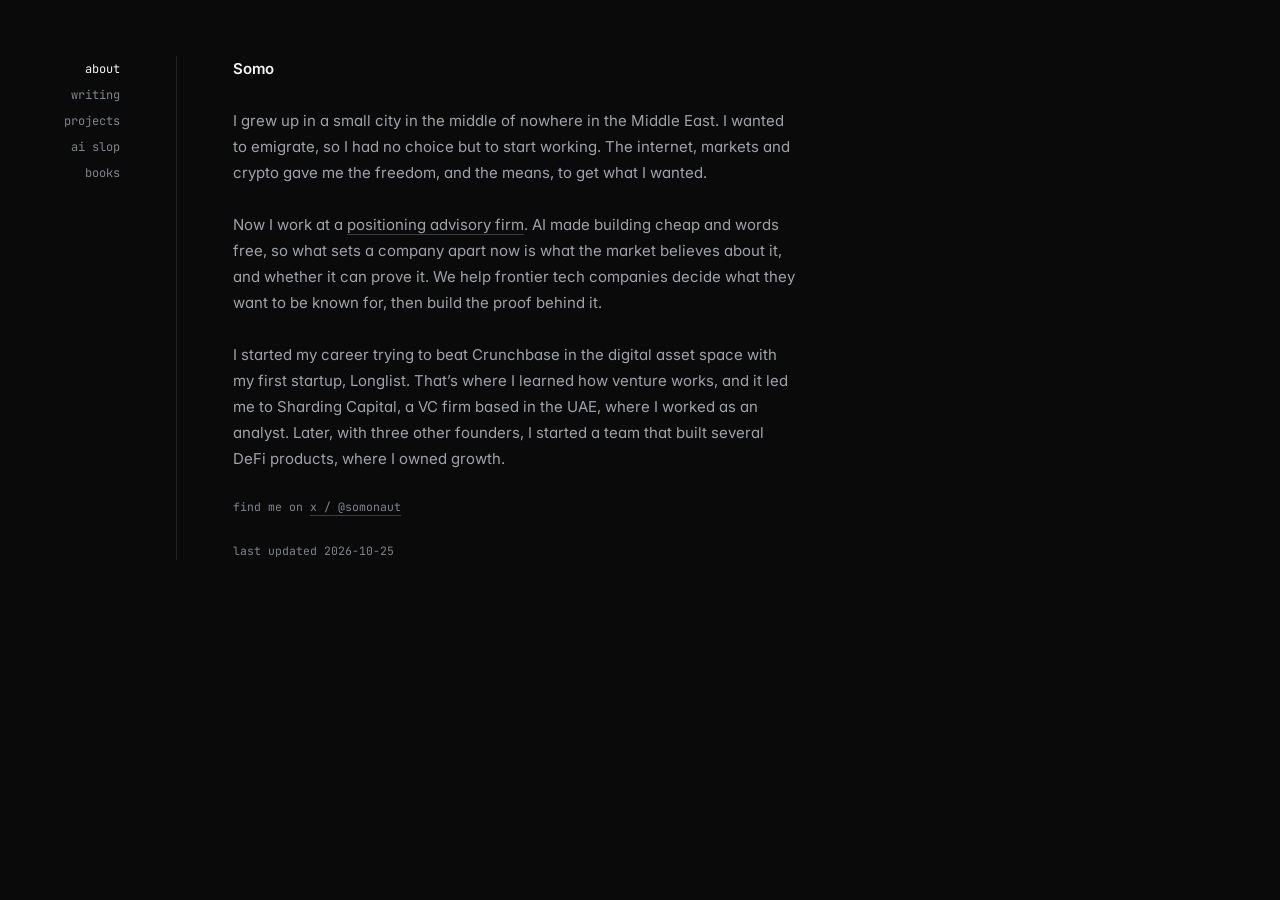
==== index.html @ edd73624 "Launch somonaut.com" ====
<!doctype html>
<html lang="en">
<head>
<meta charset="utf-8">
<meta name="viewport" content="width=device-width,initial-scale=1">
<title>Somo</title>
<meta name="description" content="Somo. Writing, projects, and things I think are well made.">
<meta name="theme-color" content="#0A0A0B">
<meta name="color-scheme" content="dark">
<meta property="og:title" content="Somo">
<meta property="og:description" content="Somo. Writing, projects, and things I think are well made.">
<meta property="og:image" content="/og.png">
<meta name="twitter:card" content="summary_large_image">
<link rel="icon" href="/favicon.svg" type="image/svg+xml">
<link rel="preconnect" href="https://fonts.googleapis.com">
<link rel="preconnect" href="https://fonts.gstatic.com" crossorigin>
<link rel="stylesheet" href="https://fonts.googleapis.com/css2?family=Inter:wght@400;600&family=JetBrains+Mono&display=swap">
<link rel="stylesheet" href="/style.css">
</head>
<body>

<div class="wrap">
<nav aria-label="Main">
<a href="/" aria-current="page">about</a>
<a href="/writing/">writing</a>
<a href="/projects/">projects</a>
<a href="/ai-slop/">ai slop</a>
<a href="/books/">books</a>
</nav>
<main>
<div class="head">
<h1>Somo</h1>
</div>
<p>I grew up in a small city in the middle of nowhere in the Middle East. I wanted to emigrate, so I had no choice but to start working. The internet, markets and crypto gave me the freedom, and the means, to get what I wanted.</p>
<p>Now I work at a <a href="#">positioning advisory firm</a>. AI made building cheap and words free, so what sets a company apart now is what the market believes about it, and whether it can prove it. We help frontier tech companies decide what they want to be known for, then build the proof behind it.</p>
<p>I started my career trying to beat Crunchbase in the digital asset space with my first startup, Longlist. That’s where I learned how venture works, and it led me to Sharding Capital, a VC firm based in the UAE, where I worked as an analyst. Later, with three other founders, I started a team that built several DeFi products, where I owned growth.</p>
<p class="mono meta">find me on <a href="https://x.com/somonaut">x / @somonaut</a></p>
<p class="mono meta">last updated 2026‑10‑25</p>
</main>
</div>
<script defer src="/_vercel/insights/script.js"></script>
</body>
</html>
---- style.css ----
:root{--bg:#0A0A0B;--text:#9EA3AA;--strong:#F2F3F4;--muted:#7E848C;--rule:#222428;--faint:#1A1C1F;--accent:#8FB89A;--underline:#3A3D42}
*{box-sizing:border-box}
html{background:var(--bg)}
body{margin:0;padding:56px;background:var(--bg);color:var(--text);font:15px/26px Inter,system-ui,-apple-system,sans-serif;-webkit-font-smoothing:antialiased;font-feature-settings:"ss01","cv11"}
::selection{background:rgba(143,184,154,.28);color:#fff}
a{color:inherit;text-decoration-color:var(--underline);text-decoration-thickness:1px;text-underline-offset:4px;transition:text-decoration-thickness .15s ease,text-decoration-color .15s ease,color .15s ease}
a:hover{text-decoration-thickness:2px;text-decoration-color:var(--accent)}
.mono{font-family:"JetBrains Mono",ui-monospace,SFMono-Regular,monospace;font-size:11.5px;line-height:18px}
.wrap{display:flex;align-items:flex-start}
nav{flex:0 0 64px;display:flex;flex-direction:column;align-items:flex-end;font-family:"JetBrains Mono",ui-monospace,monospace;font-size:12px;line-height:26px}
nav a{text-decoration:none;color:var(--muted)}
nav a:hover,nav a[aria-current=page]{color:var(--strong)}
main{flex:0 1 620px;min-width:0;margin-left:56px;padding-left:56px;border-left:1px solid var(--rule);display:flex;flex-direction:column;gap:26px;animation:in .45s ease both}
main.wide{flex-basis:900px}
@keyframes in{from{opacity:0;transform:translateY(6px)}}
h1{margin:0;font-size:15px;line-height:26px;font-weight:600;color:var(--strong)}
p{margin:0}
.head{display:flex;flex-direction:column;gap:4px}
.meta{color:var(--muted)}
.dot{color:var(--accent)}
.strong{color:var(--strong)}
.list{display:flex;flex-direction:column}
.item{display:grid;grid-template-columns:88px minmax(0,1fr);column-gap:20px;padding:12px 0;border-top:1px solid var(--faint)}
.item:last-child{border-bottom:1px solid var(--faint)}
.item .k{color:var(--accent)}
.item.post{grid-template-columns:72px minmax(0,1fr)}
.item.post .k{color:var(--muted)}
.row{display:grid;grid-template-columns:minmax(0,560px) 220px;column-gap:48px;align-items:start}
.side{color:var(--muted)}
.side b{font-weight:400;color:var(--accent)}
.bar{position:fixed;top:0;left:0;right:0;height:1px;background:var(--accent);transform-origin:0 50%;transform:scaleX(0);animation:grow linear both;animation-timeline:scroll(root)}
@keyframes grow{to{transform:scaleX(1)}}
@supports not (animation-timeline:scroll()){.bar{display:none}}
@media (prefers-reduced-motion:reduce){main{animation:none}.bar{display:none}a{transition:none}}
@media (max-width:900px){.row{grid-template-columns:minmax(0,1fr)}.side{margin-top:6px;padding-left:12px;border-left:1px solid var(--rule)}}
@media (max-width:640px){body{padding:24px}.wrap{flex-direction:column}nav{flex:none;width:100%;flex-direction:row;justify-content:flex-end;gap:12px;padding-bottom:18px;border-bottom:1px solid var(--rule);margin-bottom:20px}main{margin-left:0;padding-left:0;border-left:0}.item{grid-template-columns:minmax(0,1fr)}}
.art h2{margin:14px 0 0;font-size:15px;line-height:26px;font-weight:600;color:var(--strong)}
.art h2 .n{font-family:"JetBrains Mono",ui-monospace,monospace;font-size:12px;font-weight:400;color:var(--accent);margin-right:10px}
.art .pull{font-family:"JetBrains Mono",ui-monospace,monospace;font-size:12.5px;line-height:20px;color:var(--strong);letter-spacing:.02em}
.art ul.src{margin:0;padding:0;list-style:none;display:flex;flex-direction:column;gap:2px;color:var(--muted)}
.fig{margin:6px 0;padding:22px;border:1px solid var(--rule);border-radius:4px;background:#0D0D0F;display:flex;flex-direction:column;gap:14px}
.fig figcaption{font-family:"JetBrains Mono",ui-monospace,monospace;font-size:11.5px;line-height:18px;color:var(--muted)}
.fig svg{display:block;width:100%;height:auto;overflow:visible}
.fig text{font-family:"JetBrains Mono",ui-monospace,monospace;font-size:11px;fill:#7E848C}
/* terminal */
.term{font-family:"JetBrains Mono",ui-monospace,monospace;font-size:14px;line-height:24px;color:var(--text)}
.term .ln{display:block;white-space:nowrap;overflow:hidden}
.term .typed{display:inline-block;overflow:hidden;vertical-align:bottom;width:0;white-space:nowrap;color:var(--strong)}
.in .term .typed{animation:type 1.6s steps(24,end) .4s forwards}
.term .cur{display:inline-block;width:8px;height:16px;background:var(--accent);vertical-align:-2px;margin-left:2px;animation:blink 1s steps(1) infinite}
.term .out{opacity:0;color:var(--accent)}
.in .term .out{animation:fade .4s ease 2.2s forwards}
.term .out2{opacity:0}
.in .term .out2{animation:fade .4s ease 2.7s forwards}
@keyframes type{to{width:24ch}}
@keyframes blink{50%{opacity:0}}
@keyframes fade{to{opacity:1}}
/* drawn lines */
.draw{stroke-dasharray:1000;stroke-dashoffset:1000}
.in .draw{animation:draw 2.2s ease forwards}
.in .draw.d2{animation-delay:.6s}
@keyframes draw{to{stroke-dashoffset:0}}
.pop{opacity:0}
.in .pop{animation:fade .4s ease forwards}
/* chips */
.chips{display:flex;flex-wrap:wrap;gap:8px}
.chip{font-family:"JetBrains Mono",ui-monospace,monospace;font-size:12px;padding:4px 10px;border:1px solid var(--rule);border-radius:999px;color:var(--muted)}
.in .chip{animation:lit 6s ease infinite}
.in .chip:nth-child(2){animation-delay:1s}.in .chip:nth-child(3){animation-delay:2s}.in .chip:nth-child(4){animation-delay:3s}.in .chip:nth-child(5){animation-delay:4s}.in .chip:nth-child(6){animation-delay:5s}
@keyframes lit{0%,14%{color:var(--strong);border-color:var(--accent);background:rgba(143,184,154,.1)}20%,100%{color:var(--muted);border-color:var(--rule);background:transparent}}
/* bars */
.bars{display:flex;flex-direction:column;gap:10px}
.bar-row{display:grid;grid-template-columns:120px minmax(0,1fr);gap:12px;align-items:center;font-family:"JetBrains Mono",ui-monospace,monospace;font-size:11.5px;color:var(--muted)}
.bar-track{height:8px;background:var(--faint);border-radius:4px;overflow:hidden}
.bar-fill{height:100%;width:0;border-radius:4px;background:var(--muted)}
.bar-fill.acc{background:var(--accent)}
.in .bar-fill{animation:fill 1.4s cubic-bezier(.2,.7,.2,1) forwards}
@keyframes fill{to{width:var(--w)}}
/* zone */
.zone{position:relative;display:grid;grid-template-columns:1fr 1.2fr 1fr;height:56px;border-radius:4px;overflow:hidden;font-family:"JetBrains Mono",ui-monospace,monospace;font-size:11px}
.zone span{display:flex;align-items:flex-end;justify-content:center;padding-bottom:8px;color:var(--muted);background:var(--faint)}
.zone span.mid{background:rgba(143,184,154,.12);color:var(--accent)}
.zone i{position:absolute;top:14px;left:50%;width:10px;height:10px;margin-left:-5px;border-radius:50%;background:var(--strong)}
.in .zone i{animation:wander 4s ease-in-out infinite}
@keyframes wander{0%,100%{transform:translateX(-60px)}50%{transform:translateX(60px)}}
/* ladder */
.ladder{display:grid;grid-template-columns:repeat(4,minmax(0,1fr));gap:8px;align-items:end;height:150px}
.step{border:1px solid var(--rule);border-radius:4px 4px 0 0;padding:8px;display:flex;flex-direction:column;justify-content:flex-end;gap:2px;font-family:"JetBrains Mono",ui-monospace,monospace;font-size:11px;color:var(--muted);background:var(--faint)}
.step b{font-weight:400;color:var(--strong)}
.step:nth-child(1){height:30%}.step:nth-child(2){height:52%}.step:nth-child(3){height:76%}.step:nth-child(4){height:100%}
.in .step{animation:lit2 8s ease infinite}
.in .step:nth-child(2){animation-delay:2s}.in .step:nth-child(3){animation-delay:4s}.in .step:nth-child(4){animation-delay:6s}
@keyframes lit2{0%,22%{border-color:var(--accent);background:rgba(143,184,154,.12)}26%,100%{border-color:var(--rule);background:var(--faint)}}
@media (prefers-reduced-motion:reduce){.draw{stroke-dashoffset:0}.pop,.term .out,.term .out2{opacity:1}.term .typed{width:24ch}.bar-fill{width:var(--w)}.in .draw,.in .pop,.in .chip,.in .bar-fill,.in .zone i,.in .step,.in .term .typed,.term .cur{animation:none}}
@media (max-width:640px){.ladder{height:200px}.bar-row{grid-template-columns:90px minmax(0,1fr)}}
.art p,.art li{overflow-wrap:anywhere}
.term .ln.out2{white-space:normal}
@media (max-width:640px){.term{font-size:12.5px}}
/* rings */
.rings{display:flex;align-items:center;gap:28px;flex-wrap:wrap}
.rings svg{width:200px;flex:none}
.rings ul{margin:0;padding:0;list-style:none;display:flex;flex-direction:column;gap:6px;font-family:"JetBrains Mono",ui-monospace,monospace;font-size:11.5px;color:var(--muted)}
.rings b{font-weight:400;color:var(--strong)}
.ring{transform-origin:100px 100px;transform:scale(.6);opacity:0}
.in .ring{animation:ringin .8s cubic-bezier(.2,.7,.2,1) forwards}
.in .ring.r2{animation-delay:.25s}.in .ring.r3{animation-delay:.5s}
@keyframes ringin{to{transform:scale(1);opacity:1}}
@media (prefers-reduced-motion:reduce){.ring{transform:none;opacity:1}.in .ring{animation:none}}
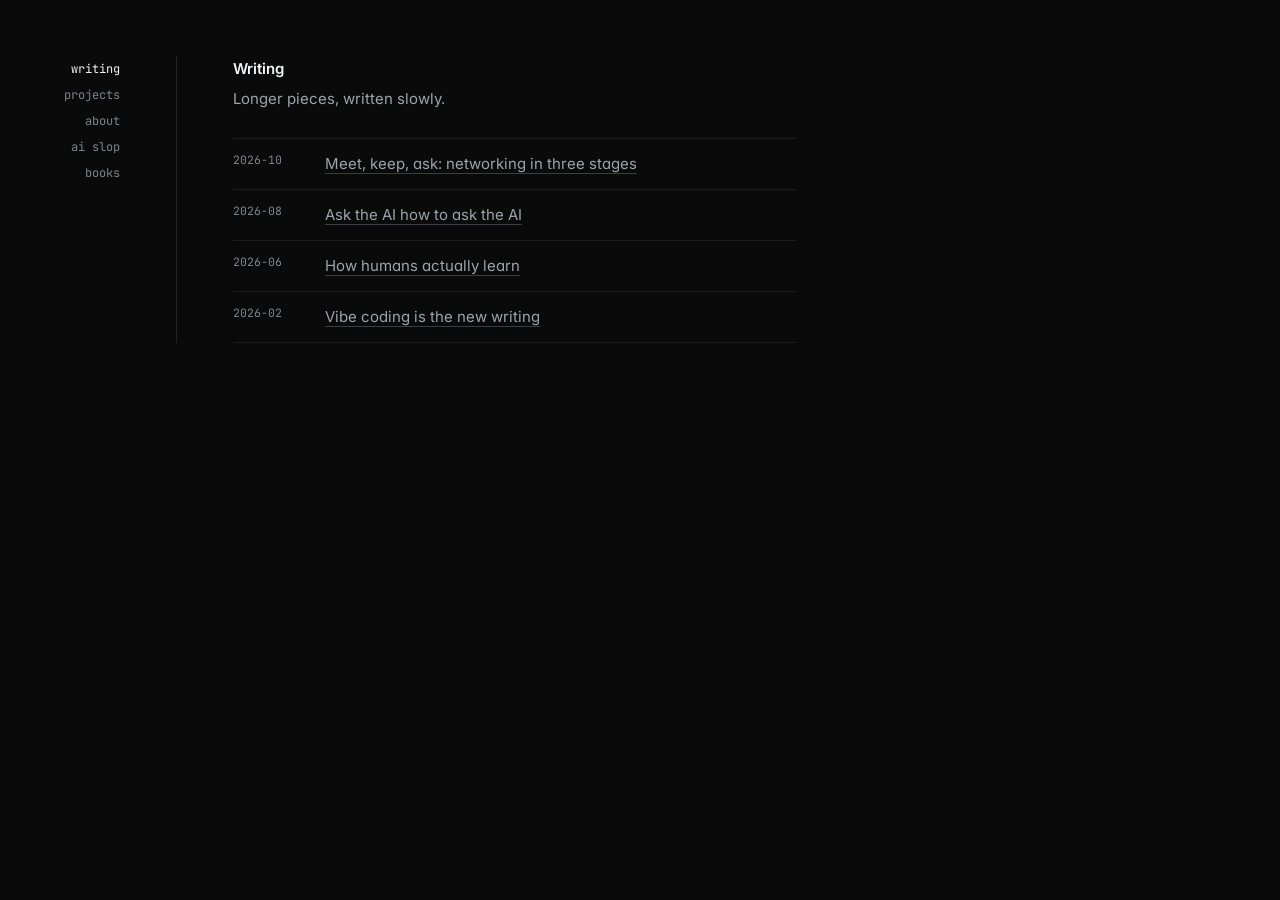
==== commit 9447ac01: "Add files via upload" ====
--- a/index.html
+++ b/index.html
@@ -21,21 +21,23 @@
 
 <div class="wrap">
 <nav aria-label="Main">
-<a href="/" aria-current="page">about</a>
-<a href="/writing/">writing</a>
+<a href="/" aria-current="page">writing</a>
 <a href="/projects/">projects</a>
+<a href="/about/">about</a>
 <a href="/ai-slop/">ai slop</a>
 <a href="/books/">books</a>
 </nav>
 <main>
 <div class="head">
-<h1>Somo</h1>
+<h1>Writing</h1>
+<p>Longer pieces, written slowly.</p>
 </div>
-<p>I grew up in a small city in the middle of nowhere in the Middle East. I wanted to emigrate, so I had no choice but to start working. The internet, markets and crypto gave me the freedom, and the means, to get what I wanted.</p>
-<p>Now I work at a <a href="#">positioning advisory firm</a>. AI made building cheap and words free, so what sets a company apart now is what the market believes about it, and whether it can prove it. We help frontier tech companies decide what they want to be known for, then build the proof behind it.</p>
-<p>I started my career trying to beat Crunchbase in the digital asset space with my first startup, Longlist. That’s where I learned how venture works, and it led me to Sharding Capital, a VC firm based in the UAE, where I worked as an analyst. Later, with three other founders, I started a team that built several DeFi products, where I owned growth.</p>
-<p class="mono meta">find me on <a href="https://x.com/somonaut">x / @somonaut</a></p>
-<p class="mono meta">last updated 2026‑10‑25</p>
+<div class="list">
+<div class="item post"><span class="mono k">2026‑10</span><a href="/writing/networking/">Meet, keep, ask: networking in three stages</a></div>
+<div class="item post"><span class="mono k">2026‑08</span><a href="/writing/ask-the-ai/">Ask the AI how to ask the AI</a></div>
+<div class="item post"><span class="mono k">2026‑06</span><a href="/writing/how-humans-learn/">How humans actually learn</a></div>
+<div class="item post"><span class="mono k">2026‑02</span><a href="/writing/vibe-coding/">Vibe coding is the new writing</a></div>
+</div>
 </main>
 </div>
 <script defer src="/_vercel/insights/script.js"></script>
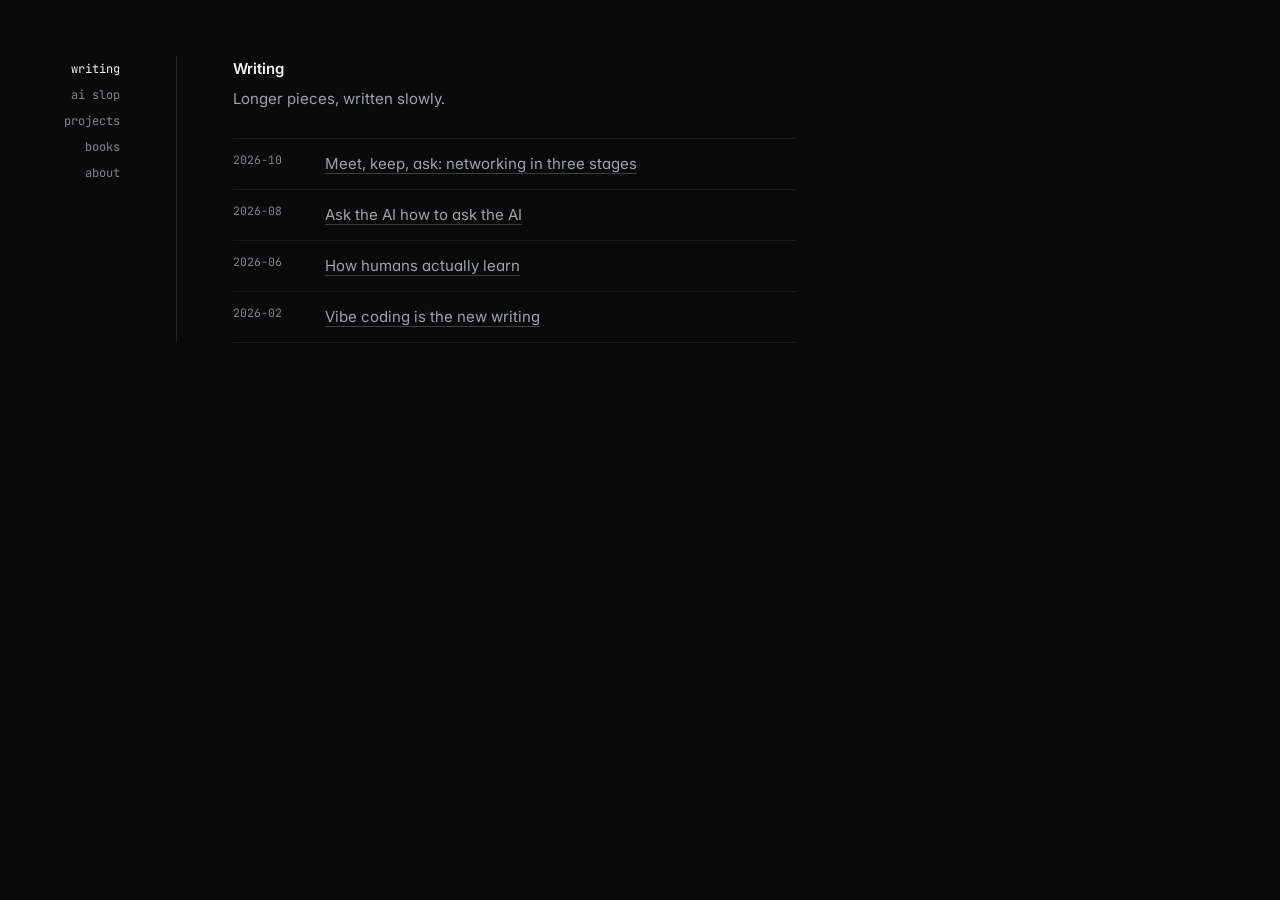
==== commit 659b46d3: "Add files via upload" ====
--- a/index.html
+++ b/index.html
@@ -22,10 +22,10 @@
 <div class="wrap">
 <nav aria-label="Main">
 <a href="/" aria-current="page">writing</a>
+<a href="/ai-slop/">ai slop</a>
 <a href="/projects/">projects</a>
+<a href="/books/">books</a>
 <a href="/about/">about</a>
-<a href="/ai-slop/">ai slop</a>
-<a href="/books/">books</a>
 </nav>
 <main>
 <div class="head">
